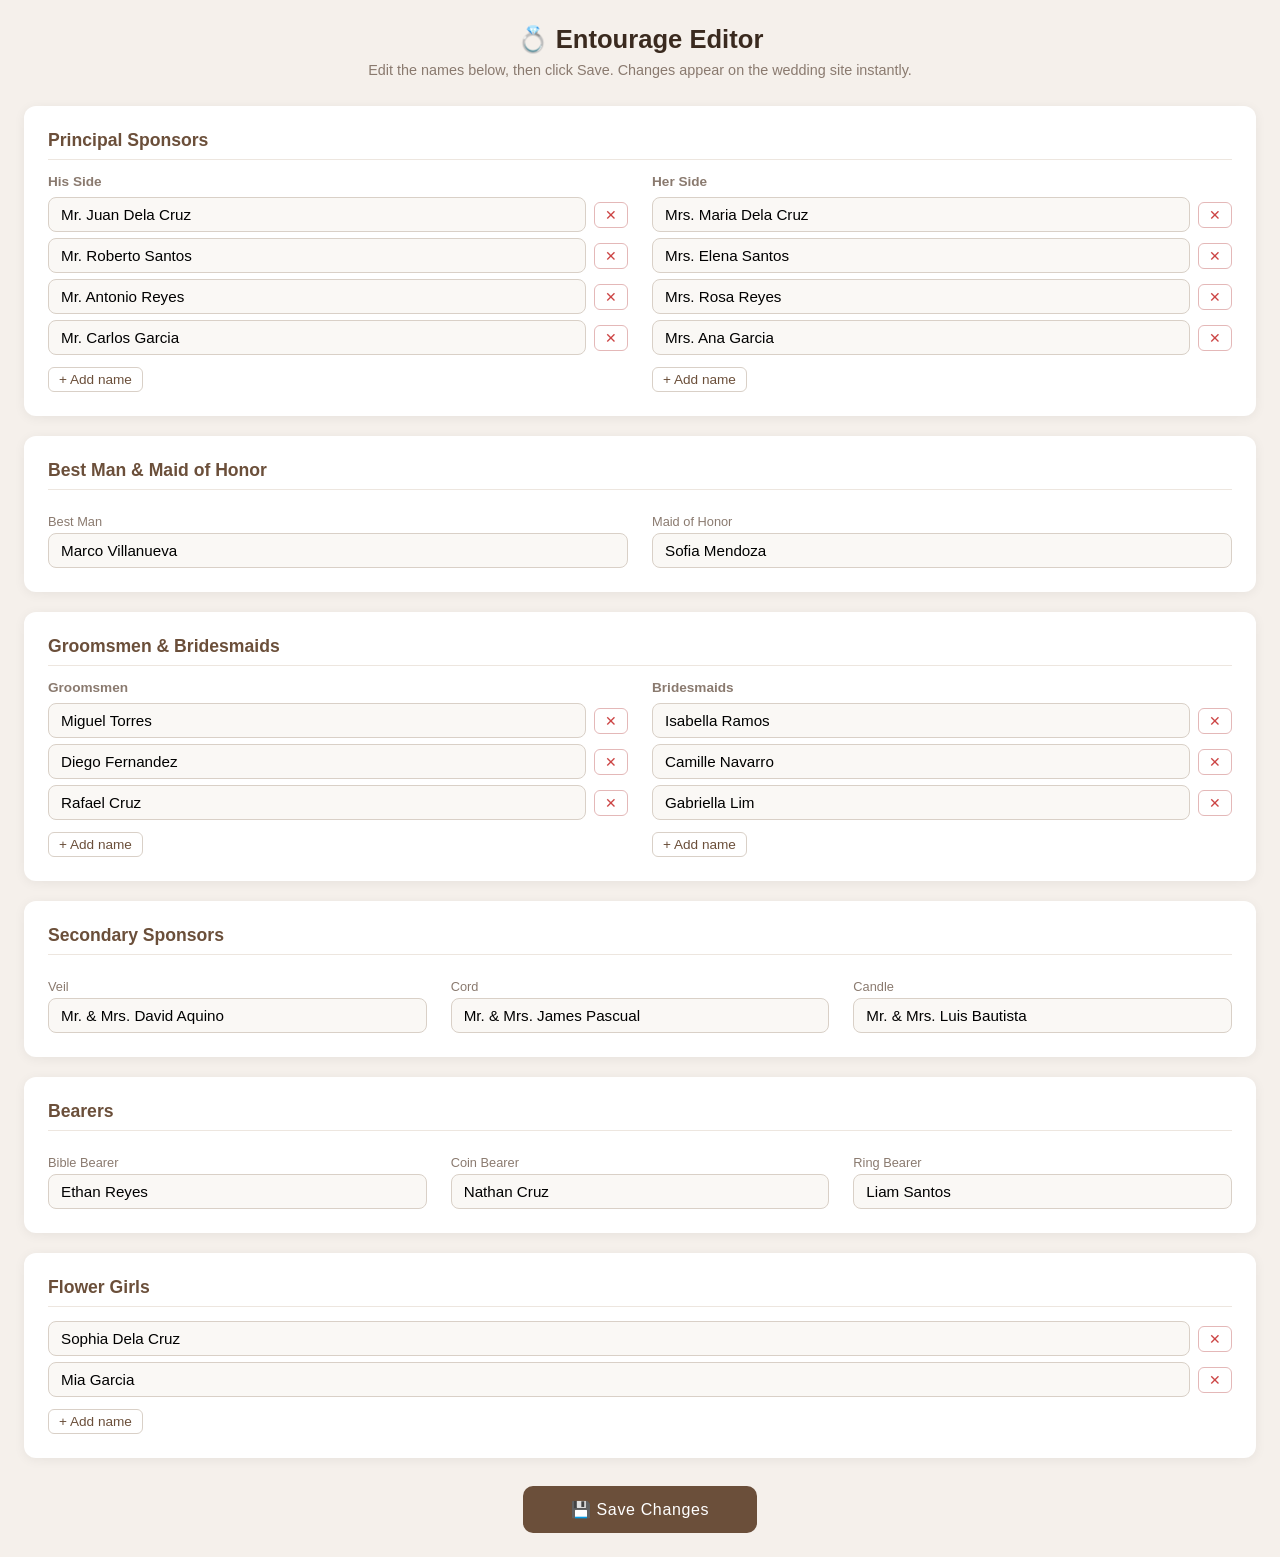
==== admin.html @ de221b55 "Add entourage editor: JSON data file, admin panel, PHP save endpoint; splash video unmuted on tap; e" ====
<!doctype html>
<html lang="en">
  <head>
    <meta charset="UTF-8" />
    <meta name="viewport" content="width=device-width, initial-scale=1.0" />
    <title>Entourage Editor</title>
    <style>
      * {
        box-sizing: border-box;
        margin: 0;
        padding: 0;
      }
      body {
        font-family: "Segoe UI", sans-serif;
        background: #f5f0eb;
        color: #3a2a1f;
        padding: 24px;
      }
      h1 {
        text-align: center;
        margin-bottom: 8px;
        font-size: 1.6rem;
      }
      .subtitle {
        text-align: center;
        color: #8a7a6f;
        margin-bottom: 28px;
        font-size: 0.9rem;
      }
      .card {
        background: #fff;
        border-radius: 12px;
        padding: 24px;
        margin-bottom: 20px;
        box-shadow: 0 2px 12px rgba(0, 0, 0, 0.06);
      }
      .card h2 {
        font-size: 1.1rem;
        margin-bottom: 14px;
        color: #6b4f3a;
        border-bottom: 1px solid #ede6df;
        padding-bottom: 8px;
      }
      .row {
        display: flex;
        gap: 24px;
        flex-wrap: wrap;
      }
      .col {
        flex: 1;
        min-width: 200px;
      }
      .col h3 {
        font-size: 0.85rem;
        color: #8a7a6f;
        margin-bottom: 8px;
      }
      label {
        display: block;
        font-size: 0.8rem;
        color: #8a7a6f;
        margin: 10px 0 4px;
      }
      input {
        width: 100%;
        padding: 8px 12px;
        border: 1px solid #d9d0c7;
        border-radius: 8px;
        font-size: 0.95rem;
        background: #faf8f5;
      }
      input:focus {
        outline: none;
        border-color: #a68b6b;
        box-shadow: 0 0 0 3px rgba(166, 139, 107, 0.15);
      }
      .name-list {
        margin-bottom: 8px;
      }
      .name-row {
        display: flex;
        gap: 8px;
        align-items: center;
        margin-bottom: 6px;
      }
      .name-row input {
        flex: 1;
      }
      .btn-sm {
        background: none;
        border: 1px solid #d9d0c7;
        border-radius: 6px;
        padding: 4px 10px;
        cursor: pointer;
        font-size: 0.85rem;
        color: #6b4f3a;
      }
      .btn-sm:hover {
        background: #f0e8df;
      }
      .btn-remove {
        color: #c44;
        border-color: #e4b8b8;
      }
      .btn-remove:hover {
        background: #fde8e8;
      }
      .btn-add {
        margin-top: 4px;
      }
      .actions {
        text-align: center;
        margin-top: 28px;
      }
      .btn-save {
        background: #6b4f3a;
        color: #fff;
        border: none;
        border-radius: 10px;
        padding: 14px 48px;
        font-size: 1rem;
        cursor: pointer;
        letter-spacing: 0.04em;
      }
      .btn-save:hover {
        background: #5a3f2e;
      }
      .toast {
        position: fixed;
        top: 20px;
        left: 50%;
        transform: translateX(-50%);
        background: #3a7d3a;
        color: #fff;
        padding: 12px 28px;
        border-radius: 10px;
        font-size: 0.95rem;
        display: none;
        z-index: 999;
      }
      .toast.error {
        background: #a63a3a;
      }
    </style>
  </head>
  <body>
    <h1>&#128141; Entourage Editor</h1>
    <p class="subtitle">
      Edit the names below, then click Save. Changes appear on the wedding site
      instantly.
    </p>
    <div id="toast" class="toast"></div>

    <form id="editor">
      <!-- Principal Sponsors -->
      <div class="card">
        <h2>Principal Sponsors</h2>
        <div class="row">
          <div class="col">
            <h3>His Side</h3>
            <div id="ps-his" class="name-list"></div>
            <button
              type="button"
              class="btn-sm btn-add"
              onclick="addName('ps-his')"
            >
              + Add name
            </button>
          </div>
          <div class="col">
            <h3>Her Side</h3>
            <div id="ps-her" class="name-list"></div>
            <button
              type="button"
              class="btn-sm btn-add"
              onclick="addName('ps-her')"
            >
              + Add name
            </button>
          </div>
        </div>
      </div>

      <!-- Best Man & Maid of Honor -->
      <div class="card">
        <h2>Best Man &amp; Maid of Honor</h2>
        <div class="row">
          <div class="col">
            <label>Best Man</label>
            <input id="bestMan" />
          </div>
          <div class="col">
            <label>Maid of Honor</label>
            <input id="maidOfHonor" />
          </div>
        </div>
      </div>

      <!-- Groomsmen & Bridesmaids -->
      <div class="card">
        <h2>Groomsmen &amp; Bridesmaids</h2>
        <div class="row">
          <div class="col">
            <h3>Groomsmen</h3>
            <div id="groomsmen" class="name-list"></div>
            <button
              type="button"
              class="btn-sm btn-add"
              onclick="addName('groomsmen')"
            >
              + Add name
            </button>
          </div>
          <div class="col">
            <h3>Bridesmaids</h3>
            <div id="bridesmaids" class="name-list"></div>
            <button
              type="button"
              class="btn-sm btn-add"
              onclick="addName('bridesmaids')"
            >
              + Add name
            </button>
          </div>
        </div>
      </div>

      <!-- Secondary Sponsors -->
      <div class="card">
        <h2>Secondary Sponsors</h2>
        <div class="row">
          <div class="col"><label>Veil</label><input id="ss-veil" /></div>
          <div class="col"><label>Cord</label><input id="ss-cord" /></div>
          <div class="col"><label>Candle</label><input id="ss-candle" /></div>
        </div>
      </div>

      <!-- Bearers -->
      <div class="card">
        <h2>Bearers</h2>
        <div class="row">
          <div class="col">
            <label>Bible Bearer</label><input id="b-bible" />
          </div>
          <div class="col"><label>Coin Bearer</label><input id="b-coin" /></div>
          <div class="col"><label>Ring Bearer</label><input id="b-ring" /></div>
        </div>
      </div>

      <!-- Flower Girls -->
      <div class="card">
        <h2>Flower Girls</h2>
        <div id="flowerGirls" class="name-list"></div>
        <button
          type="button"
          class="btn-sm btn-add"
          onclick="addName('flowerGirls')"
        >
          + Add name
        </button>
      </div>

      <div class="actions">
        <button type="submit" class="btn-save">&#128190; Save Changes</button>
      </div>
    </form>

    <script>
      /* ── helpers ── */
      function addName(containerId, value) {
        var list = document.getElementById(containerId);
        var row = document.createElement("div");
        row.className = "name-row";
        row.innerHTML =
          '<input value="' +
          (value || "").replace(/"/g, "&quot;") +
          '" />' +
          '<button type="button" class="btn-sm btn-remove" onclick="this.parentElement.remove()">&#10005;</button>';
        list.appendChild(row);
      }

      function getList(containerId) {
        return Array.from(
          document.querySelectorAll("#" + containerId + " .name-row input"),
        )
          .map(function (i) {
            return i.value.trim();
          })
          .filter(Boolean);
      }

      function showToast(msg, isError) {
        var t = document.getElementById("toast");
        t.textContent = msg;
        t.className = "toast" + (isError ? " error" : "");
        t.style.display = "block";
        setTimeout(function () {
          t.style.display = "none";
        }, 3000);
      }

      /* ── load current data ── */
      fetch("entourage-data.json")
        .then(function (r) {
          return r.json();
        })
        .then(function (d) {
          d.principalSponsors.his.forEach(function (n) {
            addName("ps-his", n);
          });
          d.principalSponsors.her.forEach(function (n) {
            addName("ps-her", n);
          });
          document.getElementById("bestMan").value = d.bestMan;
          document.getElementById("maidOfHonor").value = d.maidOfHonor;
          d.groomsmen.forEach(function (n) {
            addName("groomsmen", n);
          });
          d.bridesmaids.forEach(function (n) {
            addName("bridesmaids", n);
          });
          document.getElementById("ss-veil").value = d.secondarySponsors.veil;
          document.getElementById("ss-cord").value = d.secondarySponsors.cord;
          document.getElementById("ss-candle").value =
            d.secondarySponsors.candle;
          document.getElementById("b-bible").value = d.bearers.bible;
          document.getElementById("b-coin").value = d.bearers.coin;
          document.getElementById("b-ring").value = d.bearers.ring;
          d.flowerGirls.forEach(function (n) {
            addName("flowerGirls", n);
          });
        });

      /* ── save ── */
      document
        .getElementById("editor")
        .addEventListener("submit", function (e) {
          e.preventDefault();
          var data = {
            principalSponsors: {
              his: getList("ps-his"),
              her: getList("ps-her"),
            },
            bestMan: document.getElementById("bestMan").value.trim(),
            maidOfHonor: document.getElementById("maidOfHonor").value.trim(),
            groomsmen: getList("groomsmen"),
            bridesmaids: getList("bridesmaids"),
            secondarySponsors: {
              veil: document.getElementById("ss-veil").value.trim(),
              cord: document.getElementById("ss-cord").value.trim(),
              candle: document.getElementById("ss-candle").value.trim(),
            },
            bearers: {
              bible: document.getElementById("b-bible").value.trim(),
              coin: document.getElementById("b-coin").value.trim(),
              ring: document.getElementById("b-ring").value.trim(),
            },
            flowerGirls: getList("flowerGirls"),
          };

          fetch("save-entourage.php", {
            method: "POST",
            headers: { "Content-Type": "application/json" },
            body: JSON.stringify(data),
          })
            .then(function (r) {
              return r.json();
            })
            .then(function (res) {
              if (res.ok) showToast("Saved successfully!");
              else showToast("Error: " + (res.error || "Unknown"), true);
            })
            .catch(function () {
              showToast("Could not reach the server.", true);
            });
        });
    </script>
  </body>
</html>
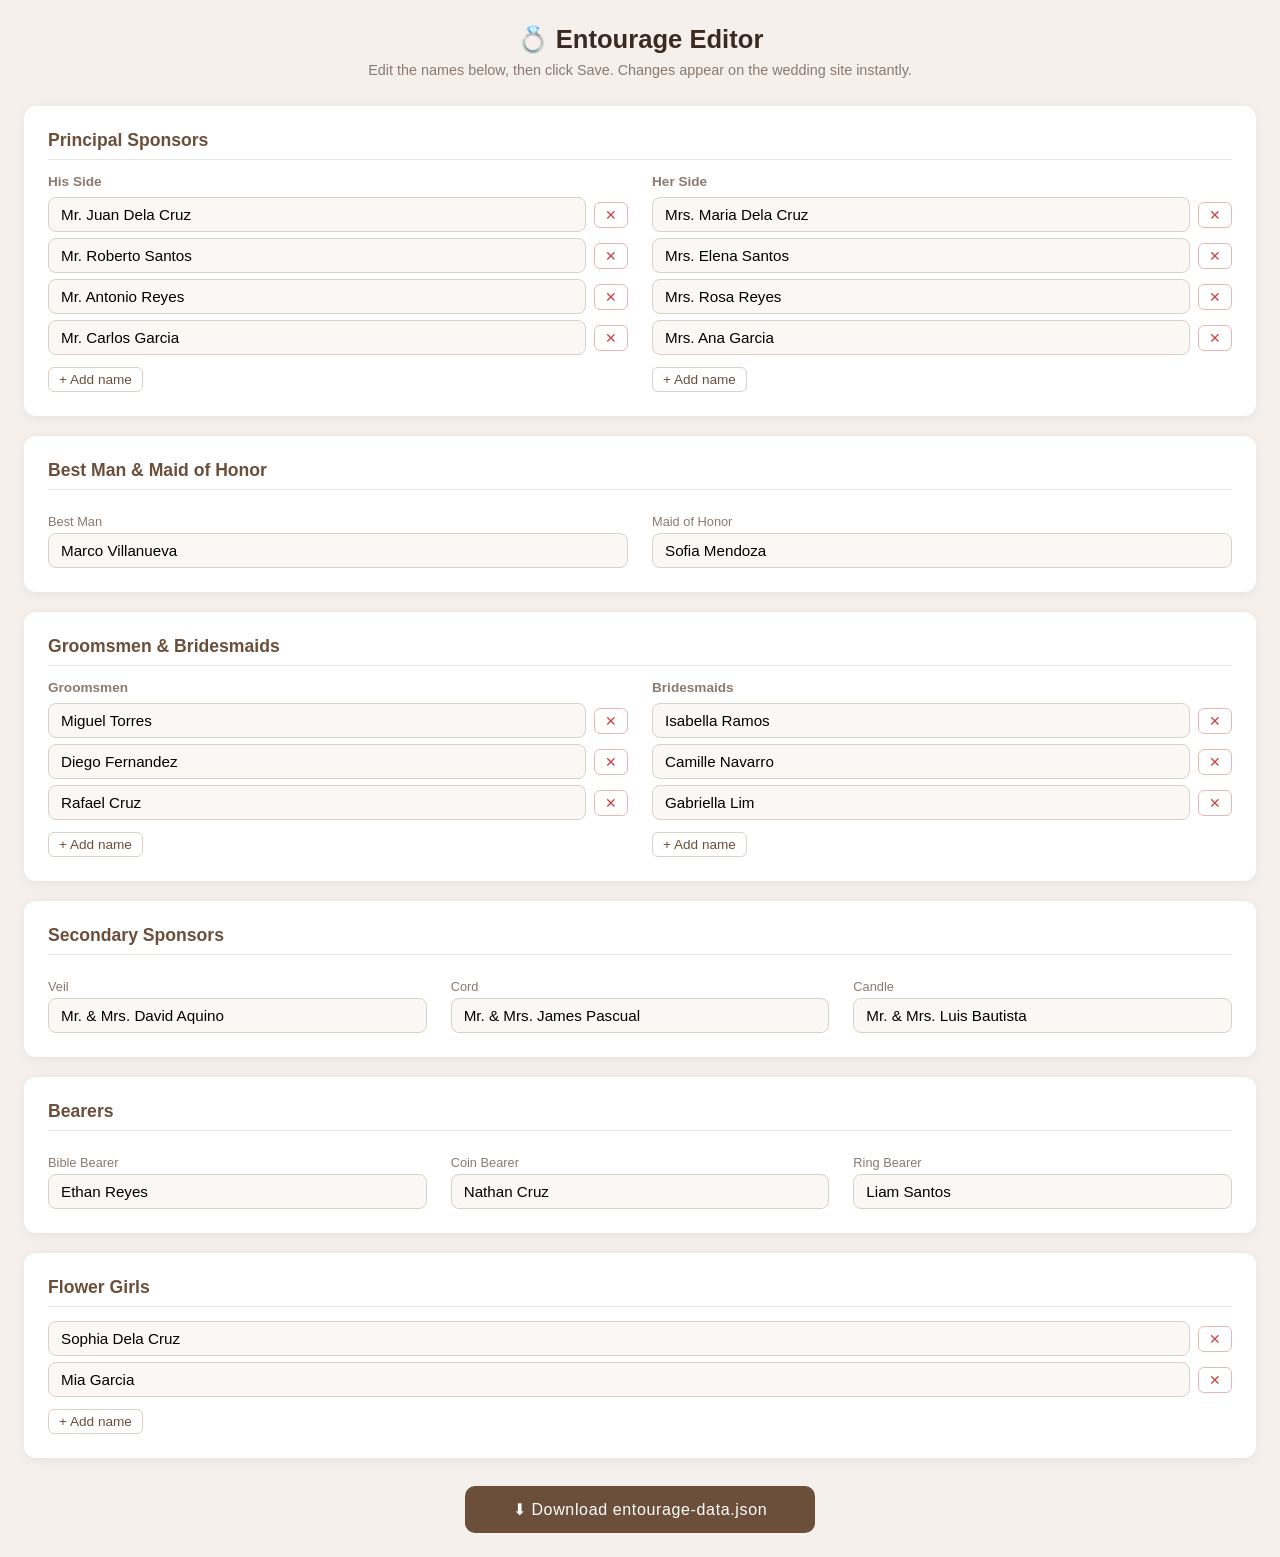
==== commit c2eae274: "Fix admin: download JSON instead of PHP POST (Vercel static host)" ====
--- a/admin.html
+++ b/admin.html
@@ -261,7 +261,7 @@
       </div>
 
       <div class="actions">
-        <button type="submit" class="btn-save">&#128190; Save Changes</button>
+        <button type="submit" class="btn-save">&#11015; Download entourage-data.json</button>
       </div>
     </form>
 
@@ -358,21 +358,15 @@
             flowerGirls: getList("flowerGirls"),
           };
 
-          fetch("save-entourage.php", {
-            method: "POST",
-            headers: { "Content-Type": "application/json" },
-            body: JSON.stringify(data),
-          })
-            .then(function (r) {
-              return r.json();
-            })
-            .then(function (res) {
-              if (res.ok) showToast("Saved successfully!");
-              else showToast("Error: " + (res.error || "Unknown"), true);
-            })
-            .catch(function () {
-              showToast("Could not reach the server.", true);
-            });
+          // Vercel is a static host — download the JSON, then commit & push it
+          var blob = new Blob([JSON.stringify(data, null, 2)], { type: "application/json" });
+          var url = URL.createObjectURL(blob);
+          var a = document.createElement("a");
+          a.href = url;
+          a.download = "entourage-data.json";
+          a.click();
+          URL.revokeObjectURL(url);
+          showToast("Downloaded! Replace entourage-data.json in your repo and push.");
         });
     </script>
   </body>
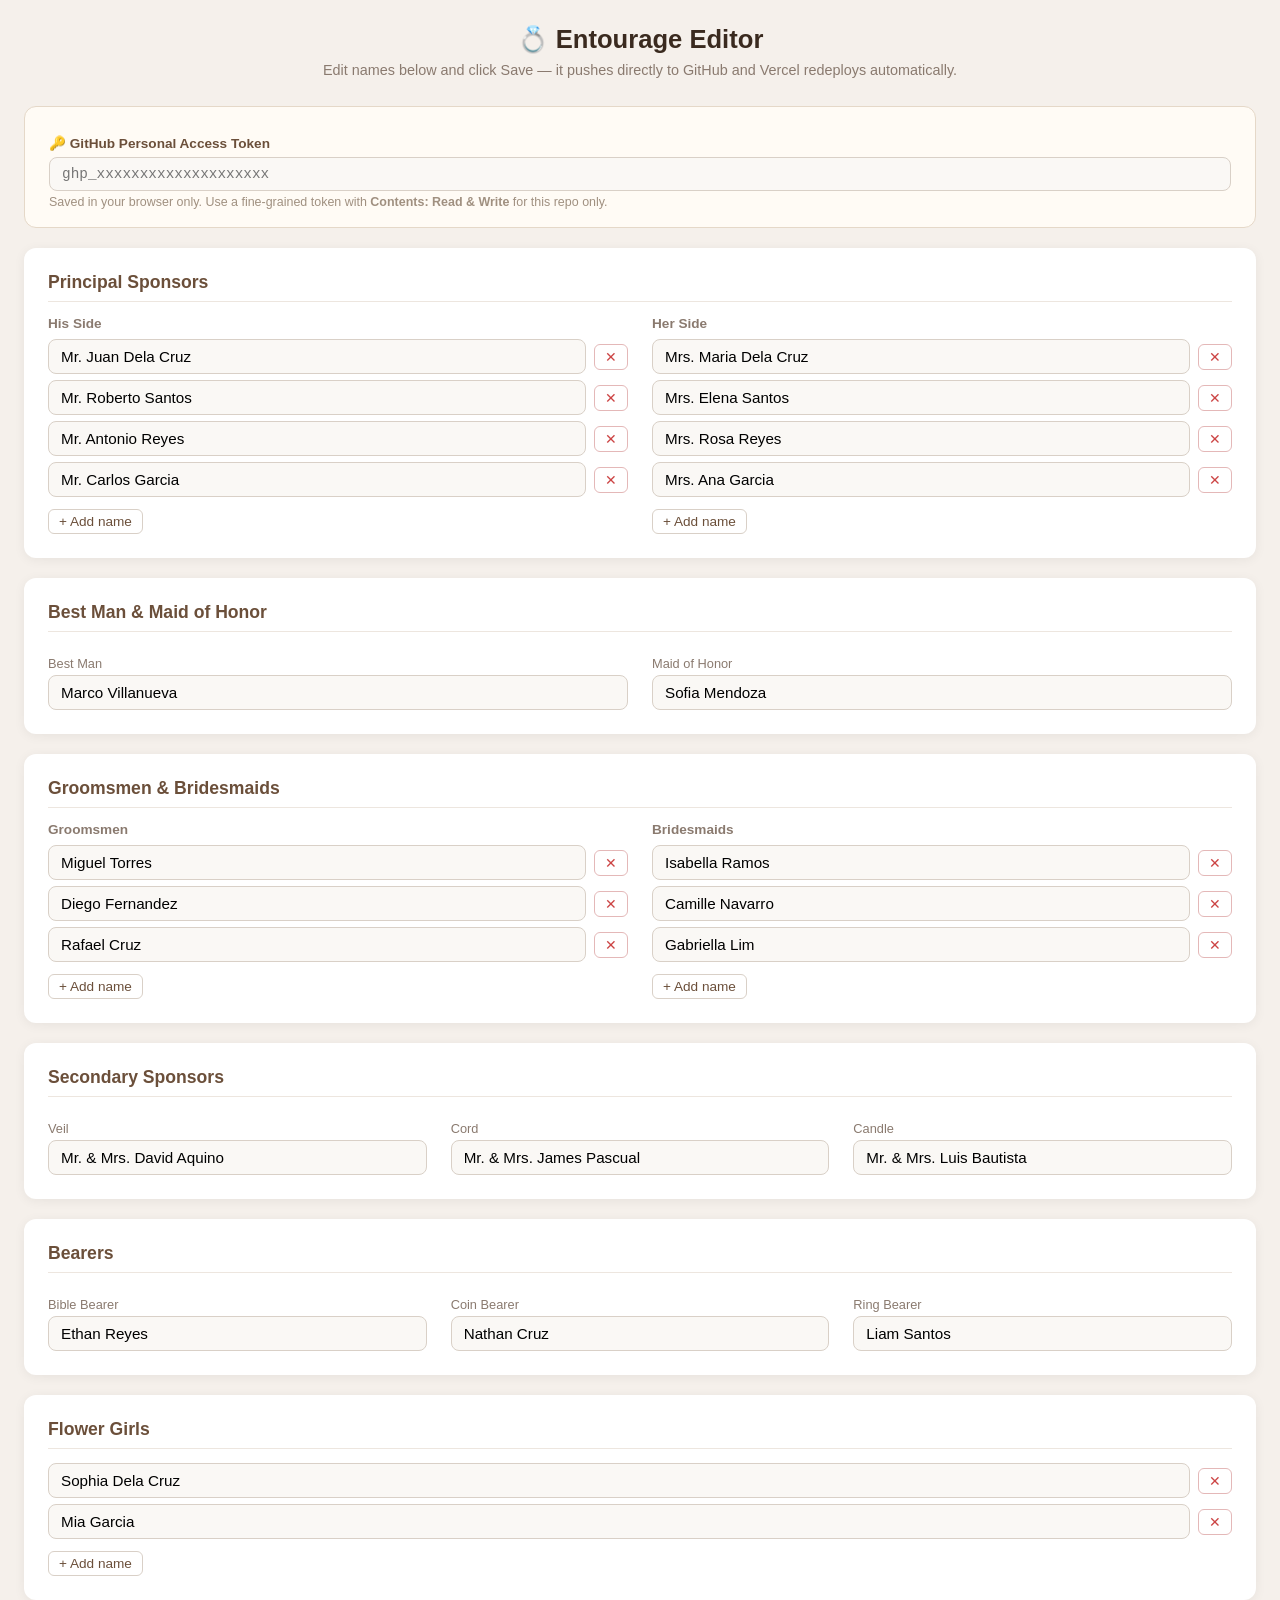
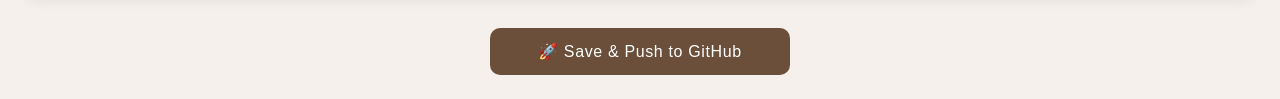
==== commit 5dc028bf: "Admin: push entourage changes directly to GitHub via Contents API" ====
--- a/admin.html
+++ b/admin.html
@@ -141,15 +141,37 @@
       .toast.error {
         background: #a63a3a;
       }
+      .token-card {
+        background: #fffbf5;
+        border: 1px solid #e5d8c8;
+        border-radius: 12px;
+        padding: 18px 24px;
+        margin-bottom: 20px;
+        display: flex;
+        gap: 12px;
+        align-items: flex-end;
+        flex-wrap: wrap;
+      }
+      .token-card label { font-size: 0.85rem; color: #6b4f3a; font-weight: 600; display: block; margin-bottom: 6px; }
+      .token-card input { flex: 1; min-width: 220px; padding: 8px 12px; border: 1px solid #d9d0c7; border-radius: 8px; font-size: 0.9rem; font-family: monospace; background: #faf8f5; }
+      .token-card input:focus { outline: none; border-color: #a68b6b; }
+      .token-note { font-size: 0.78rem; color: #a09080; margin-top: 4px; }
     </style>
   </head>
   <body>
     <h1>&#128141; Entourage Editor</h1>
     <p class="subtitle">
-      Edit the names below, then click Save. Changes appear on the wedding site
-      instantly.
+      Edit names below and click Save &mdash; it pushes directly to GitHub and Vercel redeploys automatically.
     </p>
     <div id="toast" class="toast"></div>
+
+    <div class="token-card">
+      <div style="flex:1;min-width:220px">
+        <label for="gh-token">&#128273; GitHub Personal Access Token</label>
+        <input id="gh-token" type="password" placeholder="ghp_xxxxxxxxxxxxxxxxxxxx" autocomplete="off" />
+        <p class="token-note">Saved in your browser only. Use a fine-grained token with <strong>Contents: Read &amp; Write</strong> for this repo only.</p>
+      </div>
+    </div>
 
     <form id="editor">
       <!-- Principal Sponsors -->
@@ -261,7 +283,7 @@
       </div>
 
       <div class="actions">
-        <button type="submit" class="btn-save">&#11015; Download entourage-data.json</button>
+        <button type="submit" class="btn-save">&#128640; Save &amp; Push to GitHub</button>
       </div>
     </form>
 
@@ -298,6 +320,10 @@
           t.style.display = "none";
         }, 3000);
       }
+
+      /* ── restore saved token ── */
+      var savedToken = localStorage.getItem('gh_token');
+      if (savedToken) document.getElementById('gh-token').value = savedToken;
 
       /* ── load current data ── */
       fetch("entourage-data.json")
@@ -358,15 +384,51 @@
             flowerGirls: getList("flowerGirls"),
           };
 
-          // Vercel is a static host — download the JSON, then commit & push it
-          var blob = new Blob([JSON.stringify(data, null, 2)], { type: "application/json" });
-          var url = URL.createObjectURL(blob);
-          var a = document.createElement("a");
-          a.href = url;
-          a.download = "entourage-data.json";
-          a.click();
-          URL.revokeObjectURL(url);
-          showToast("Downloaded! Replace entourage-data.json in your repo and push.");
+          var token = document.getElementById('gh-token').value.trim();
+          if (!token) { showToast('Please enter your GitHub token first.', true); return; }
+          localStorage.setItem('gh_token', token);
+
+          var owner = 'ilcyd';
+          var repo  = 'wedding';
+          var path  = 'entourage-data.json';
+          var branch = 'master';
+          var apiBase = 'https://api.github.com/repos/' + owner + '/' + repo + '/contents/' + path;
+          var headers = { 'Authorization': 'Bearer ' + token, 'Content-Type': 'application/json' };
+          var content = btoa(unescape(encodeURIComponent(JSON.stringify(data, null, 2))));
+
+          var saveBtn = document.querySelector('.btn-save');
+          saveBtn.disabled = true;
+          saveBtn.textContent = 'Pushing...';
+
+          // Get current file SHA first
+          fetch(apiBase + '?ref=' + branch, { headers: headers })
+            .then(function(r) { return r.json(); })
+            .then(function(file) {
+              return fetch(apiBase, {
+                method: 'PUT',
+                headers: headers,
+                body: JSON.stringify({
+                  message: 'Update entourage names',
+                  content: content,
+                  sha: file.sha,
+                  branch: branch
+                })
+              });
+            })
+            .then(function(r) {
+              if (r.ok) {
+                showToast('Pushed! Vercel will redeploy in ~30 seconds.');
+              } else {
+                return r.json().then(function(e) { throw new Error(e.message || r.status); });
+              }
+            })
+            .catch(function(err) {
+              showToast('Error: ' + err.message, true);
+            })
+            .finally(function() {
+              saveBtn.disabled = false;
+              saveBtn.innerHTML = '&#128640; Save &amp; Push to GitHub';
+            });
         });
     </script>
   </body>
